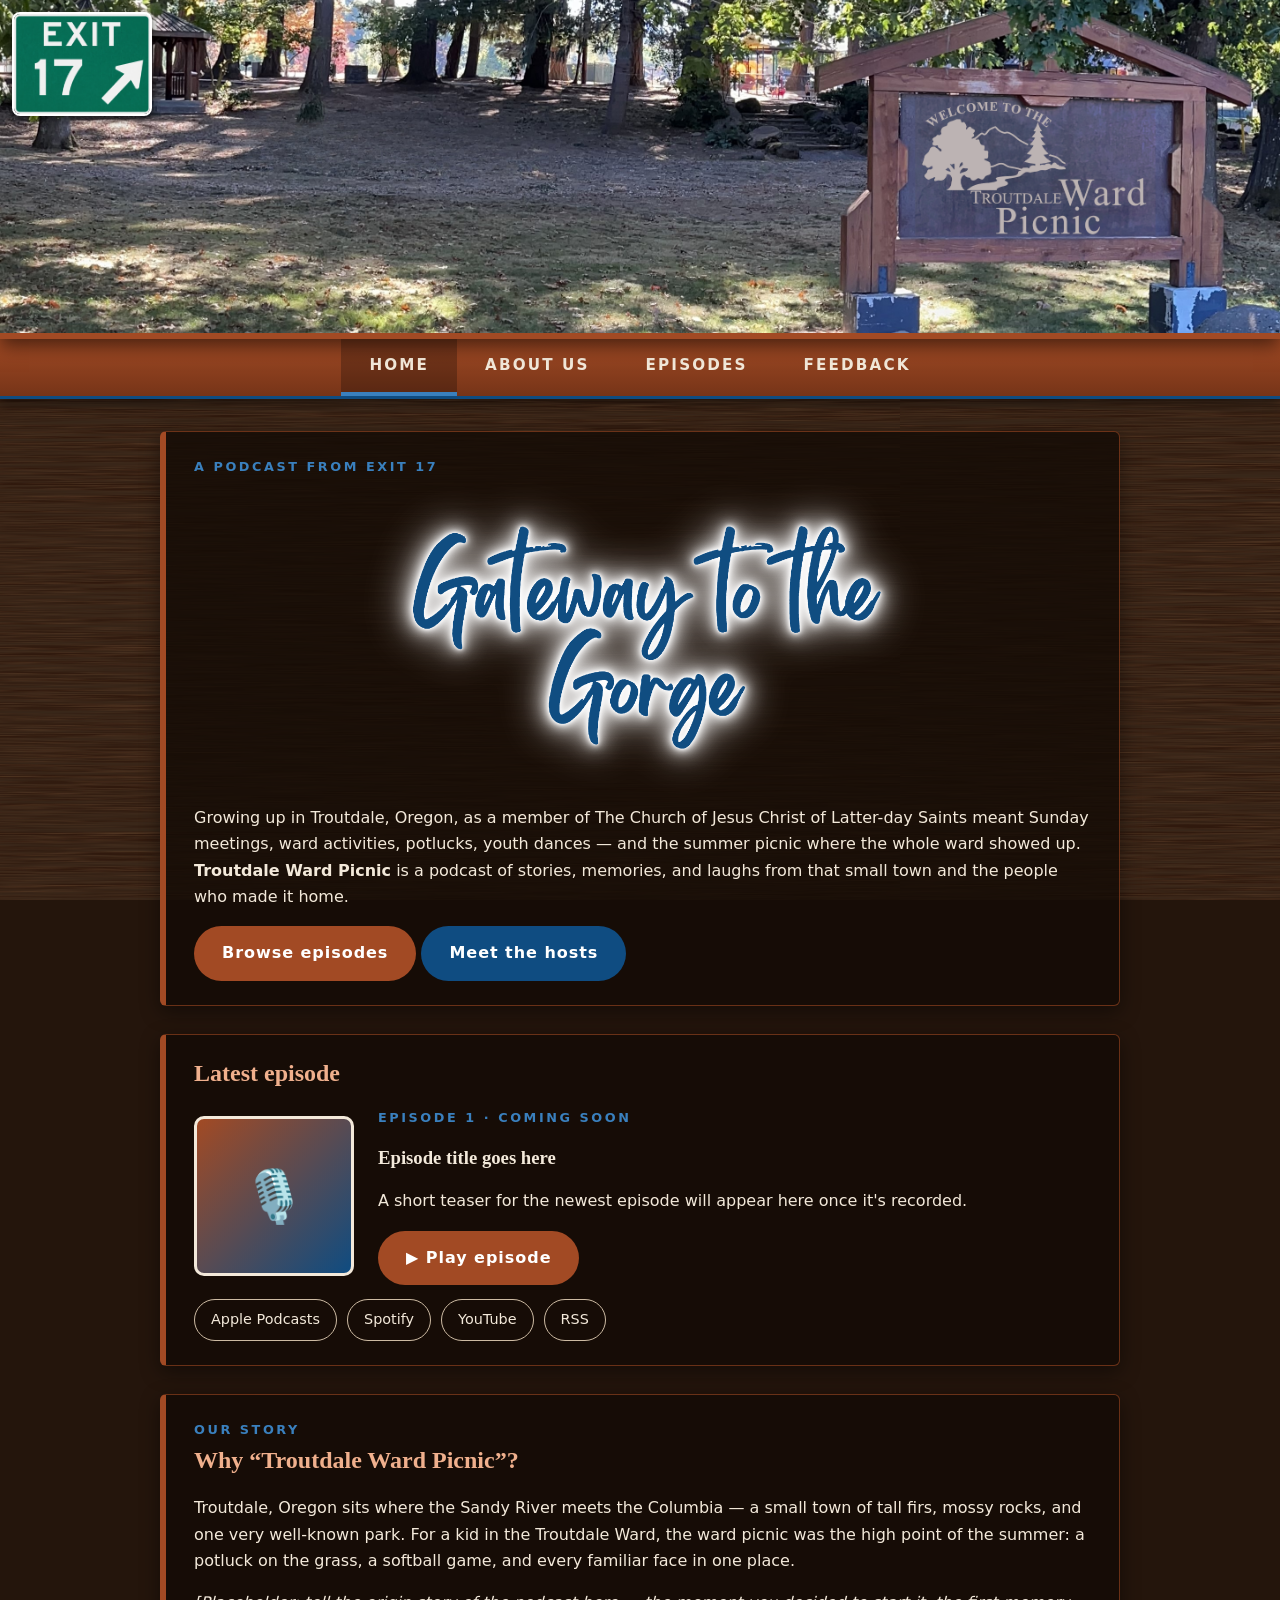
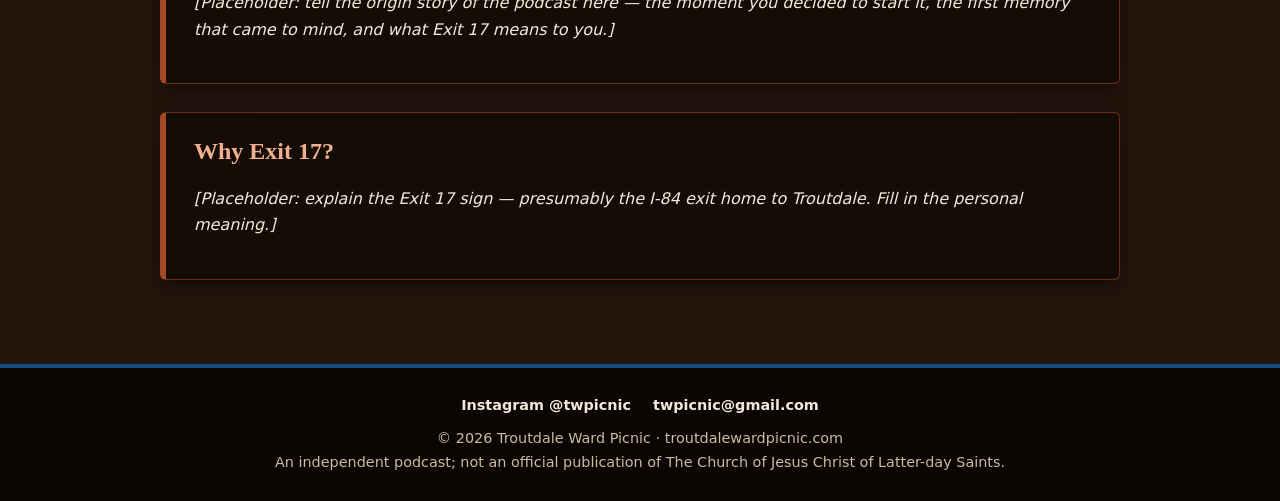
==== index.html @ 0f46b5dc "The original website files" ====
<!DOCTYPE html>
<html lang="en">
<head>
<meta charset="utf-8">
<meta name="viewport" content="width=device-width, initial-scale=1">
<title>Troutdale Ward Picnic — A Podcast</title>
<meta name="description" content="A podcast about growing up in Troutdale, Oregon, in the Troutdale Ward.">
<link rel="stylesheet" href="style.css?v=6">
</head>
<body>

<header class="titlebar">
  <img class="banner" src="TitleBar2.png" alt="Welcome to the Troutdale Ward Picnic">
  <a class="exit" href="index.html" aria-label="Troutdale Ward Picnic home"><img src="Exit17.jpg" alt="Exit 17"></a>
</header>

<nav class="menu" aria-label="Main">
  <ul>
    <li><a href="index.html" aria-current="page">Home</a></li>
    <li><a href="about.html">About us</a></li>
    <li><a href="episodes.html">Episodes</a></li>
    <li><a href="feedback.html">Feedback</a></li>
  </ul>
</nav>

<main>
  <section class="panel">
    <div class="kicker">A podcast from Exit 17</div>
    <h1 class="title-img"><img src="web/Gateway.png" width="1000" alt="Gateway to the Gorge"></h1>
    <p>
      Growing up in Troutdale, Oregon, as a member of The Church of Jesus Christ of
      Latter-day Saints meant Sunday meetings, ward activities, potlucks, youth
      dances &mdash; and the summer picnic where the whole ward showed up.
      <strong>Troutdale Ward Picnic</strong> is a podcast of stories, memories,
      and laughs from that small town and the people who made it home.
    </p>
    <a class="btn" href="episodes.html">Browse episodes</a>
    <a class="btn alt" href="about.html">Meet the hosts</a>
  </section>

  <section class="panel">
    <h2>Latest episode</h2>
    <div class="feature">
      <div class="cover" aria-hidden="true">🎙️</div>
      <div class="text">
        <div class="kicker">Episode 1 &middot; Coming soon</div>
        <h3>Episode title goes here</h3>
        <p>A short teaser for the newest episode will appear here once it's recorded.</p>
        <a class="btn" href="#">&#9654; Play episode</a>
      </div>
    </div>
    <div class="platforms" aria-label="Listen on">
      <a href="#">Apple Podcasts</a>
      <a href="#">Spotify</a>
      <a href="#">YouTube</a>
      <a href="#">RSS</a>
    </div>
  </section>

  <section class="panel">
    <div class="kicker">Our story</div>
    <h2>Why “Troutdale Ward Picnic”?</h2>
    <p>
      Troutdale, Oregon sits where the Sandy River meets the Columbia &mdash; a small
      town of tall firs, mossy rocks, and one very well-known park. For a kid in
      the Troutdale Ward, the ward picnic was the high point of the summer: a
      potluck on the grass, a softball game, and every familiar face in one place.
    </p>
    <p>
      <em>[Placeholder: tell the origin story of the podcast here &mdash; the moment
      you decided to start it, the first memory that came to mind, and what Exit 17
      means to you.]</em>
    </p>
  </section>

  <section class="panel">
    <h2>Why Exit 17?</h2>
    <p>
      <em>[Placeholder: explain the Exit 17 sign &mdash; presumably the I-84 exit
      home to Troutdale. Fill in the personal meaning.]</em>
    </p>
  </section>
</main>

<footer>
  <div class="social">
    <a href="https://www.instagram.com/twpicnic" target="_blank" rel="noopener">Instagram @twpicnic</a>
    <a href="mailto:twpicnic@gmail.com">twpicnic@gmail.com</a>
  </div>
  <div>&copy; <span id="yr">2026</span> Troutdale Ward Picnic &middot; troutdalewardpicnic.com</div>
  <div>An independent podcast; not an official publication of The Church of Jesus Christ of Latter-day Saints.</div>
</footer>
<script>document.getElementById("yr").textContent = new Date().getFullYear();</script>
</body>
</html>
---- style.css ----
/* Troutdale Ward Picnic — shared styles */
:root {
  --primary: rgb(162, 74, 36);      /* rust / cedar */
  --primary-dark: rgb(118, 52, 24);
  --accent: rgb(15, 76, 129);       /* Columbia River blue */
  --accent-light: rgb(58, 128, 190);
  --cream: #f3e9da;
  --cream-dim: #cdbba3;
  --oak-base: #24150c;
  --panel: rgba(20, 11, 6, 0.82);
}

* { box-sizing: border-box; }

html { scroll-behavior: smooth; }

body {
  margin: 0;
  color: var(--cream);
  font-family: "Segoe UI", system-ui, -apple-system, Helvetica, Arial, sans-serif;
  line-height: 1.65;
  background-color: var(--oak-base);
  /* Darkly stained oak: horizontal grain from stretched fractal noise */
  background-image: url("data:image/svg+xml;utf8,<svg xmlns='http://www.w3.org/2000/svg' width='900' height='600'><filter id='g' x='0' y='0' width='100%25' height='100%25'><feTurbulence type='fractalNoise' baseFrequency='0.004 0.28' numOctaves='5' seed='7'/><feColorMatrix values='0 0 0 0 0.04  0 0 0 0 0.02  0 0 0 0 0.01  1.9 0 0 0 -0.55'/></filter><filter id='k' x='0' y='0' width='100%25' height='100%25'><feTurbulence type='fractalNoise' baseFrequency='0.012 0.9' numOctaves='3' seed='3'/><feColorMatrix values='0 0 0 0 0.45  0 0 0 0 0.26  0 0 0 0 0.12  0.9 0 0 0 -0.32'/></filter><rect width='900' height='600' fill='%2330190d'/><rect width='900' height='600' filter='url(%23k)' opacity='0.55'/><rect width='900' height='600' filter='url(%23g)'/></svg>");
  background-attachment: fixed;
}

a { color: var(--accent-light); }
a:hover { color: #fff; }

/* ---------- Title bar ---------- */
.titlebar {
  position: relative;
  border-bottom: 6px solid var(--primary);
  box-shadow: 0 6px 18px rgba(0,0,0,.6);
  background: #000;
}
.titlebar .banner {
  display: block;
  width: 100%;
  height: clamp(150px, 26vw, 360px);
  object-fit: cover;
  object-position: 85% 45%;   /* keep the picnic sign in frame when cropped on narrow screens */
}
.titlebar .exit {
  position: absolute;
  top: 12px;
  left: 12px;
  width: clamp(64px, 11vw, 140px);
  border-radius: 8px;
  border: 2px solid #fff;
  box-shadow: 0 3px 10px rgba(0,0,0,.7);
}
.titlebar .exit img { display: block; width: 100%; border-radius: 6px; }

/* ---------- Options menu ---------- */
.menu {
  background: linear-gradient(var(--primary), var(--primary-dark));
  border-bottom: 3px solid var(--accent);
  box-shadow: 0 4px 12px rgba(0,0,0,.5);
}
.menu ul {
  list-style: none;
  margin: 0 auto;
  padding: 0;
  max-width: 1000px;
  display: flex;
  flex-wrap: wrap;
  justify-content: center;
}
.menu a {
  display: block;
  padding: 14px 28px;
  color: var(--cream);
  text-decoration: none;
  text-transform: uppercase;
  letter-spacing: .14em;
  font-weight: 700;
  font-size: .95rem;
  border-bottom: 4px solid transparent;
}
.menu a:hover { background: rgba(0,0,0,.25); color: #fff; }
.menu a[aria-current="page"] { border-bottom-color: var(--accent-light); background: rgba(0,0,0,.25); }

/* ---------- Content ---------- */
main { max-width: 1000px; margin: 0 auto; padding: 32px 20px 56px; }

.panel {
  background: var(--panel);
  border: 1px solid rgba(162, 74, 36, .6);
  border-left: 6px solid var(--primary);
  border-radius: 6px;
  padding: 24px 28px;
  margin-bottom: 28px;
  box-shadow: 0 6px 20px rgba(0,0,0,.45);
}

h1, h2, h3 { font-family: Georgia, "Times New Roman", serif; line-height: 1.2; }
h1 { font-size: clamp(1.8rem, 4vw, 2.6rem); margin: 0 0 .4em; color: #fff; }
h2 { color: #f0b08d; margin-top: 0; }
.kicker {
  text-transform: uppercase; letter-spacing: .2em; font-size: .8rem;
  color: var(--accent-light); font-weight: 700; margin-bottom: .5em;
}

.btn {
  display: inline-block;
  background: var(--primary);
  color: #fff;
  padding: 12px 26px;
  border-radius: 999px;
  text-decoration: none;
  font-weight: 700;
  letter-spacing: .06em;
  border: 2px solid transparent;
  cursor: pointer;
  font-size: 1rem;
}
.btn:hover { background: var(--accent); color: #fff; }
.btn.alt { background: var(--accent); }
.btn.alt:hover { background: var(--primary); }

/* Latest episode card on home */
.feature { display: flex; gap: 24px; align-items: center; flex-wrap: wrap; }
.feature .cover {
  width: 160px; height: 160px; border-radius: 10px; flex: none;
  background: linear-gradient(135deg, var(--primary), var(--accent));
  display: grid; place-items: center; font-size: 3.2rem;
  border: 3px solid var(--cream);
}
.feature .text { flex: 1; min-width: 240px; }

/* Listen-on buttons */
.platforms { display: flex; flex-wrap: wrap; gap: 10px; margin-top: 14px; }
.platforms a {
  padding: 8px 16px; border: 1px solid var(--cream-dim); border-radius: 999px;
  color: var(--cream); text-decoration: none; font-size: .9rem;
}
.platforms a:hover { background: var(--accent); border-color: var(--accent); }

/* Episode list */
.episode {
  display: grid;
  grid-template-columns: 64px 1fr auto;
  gap: 18px;
  align-items: center;
  padding: 18px 0;
  border-top: 1px solid rgba(205,187,163,.25);
}
.episode:first-of-type { border-top: 0; }
.episode .num {
  font-family: Georgia, serif; font-size: 2rem; color: var(--primary);
  background: var(--cream); border-radius: 8px; text-align: center; padding: 6px 0;
  font-weight: 700;
}
.episode h3 { margin: 0 0 .2em; font-size: 1.2rem; }
.episode h3 a { color: #fff; text-decoration: none; }
.episode h3 a:hover { color: #f0b08d; }
.episode p { margin: 0; color: var(--cream-dim); font-size: .95rem; }
.episode .meta { font-size: .8rem; color: var(--accent-light); letter-spacing: .08em; text-transform: uppercase; }
.episode .play { white-space: nowrap; }

/* Form */
form label { display: block; margin: 14px 0 4px; font-weight: 600; }
form input, form textarea {
  width: 100%; padding: 10px 12px; border-radius: 6px;
  border: 2px solid var(--primary-dark); background: #1a0f08; color: var(--cream);
  font: inherit;
}
form input:focus, form textarea:focus { outline: none; border-color: var(--accent-light); }
form .btn { margin-top: 18px; }

/* ---------- Footer ---------- */
footer {
  background: rgba(10, 5, 2, .92);
  border-top: 4px solid var(--accent);
  padding: 26px 20px;
  text-align: center;
  color: var(--cream-dim);
  font-size: .9rem;
}
footer .social { display: flex; justify-content: center; gap: 22px; flex-wrap: wrap; margin-bottom: 10px; }
footer .social a { color: var(--cream); text-decoration: none; font-weight: 600; }
footer .social a:hover { color: var(--accent-light); }

@media (max-width: 600px) {
  .menu a { padding: 12px 16px; font-size: .85rem; }
  .episode { grid-template-columns: 48px 1fr; }
  .episode .play { grid-column: 2; }
  .panel { padding: 18px; }
}

/* Image title with white glow (Feedback page) */
.title-img { margin: 0 0 .2em; text-align: center; }
.title-img img {
  display: inline-block;
  width: min(100%, 520px);
  height: auto;
  margin: 20px 0 28px;   /* clear the label above; leave room below for the glow */
  filter:
    drop-shadow(0 0 1px #fff)
    drop-shadow(0 0 2px #fff)
    drop-shadow(0 0 5px #fff)
    drop-shadow(0 0 10px rgba(255,255,255,.9))
    drop-shadow(0 0 20px rgba(255,255,255,.6));
}

/* Smaller heading image (Feedback page) */
.title-img.compact img { width: min(100%, 340px); margin: 8px 0 18px; }

/* Keep the designed palette when the browser forces system colors
   (Windows contrast themes / Edge forced-colors mode). */
@media (forced-colors: active) {
  *, *::before, *::after { forced-color-adjust: none !important; }
}
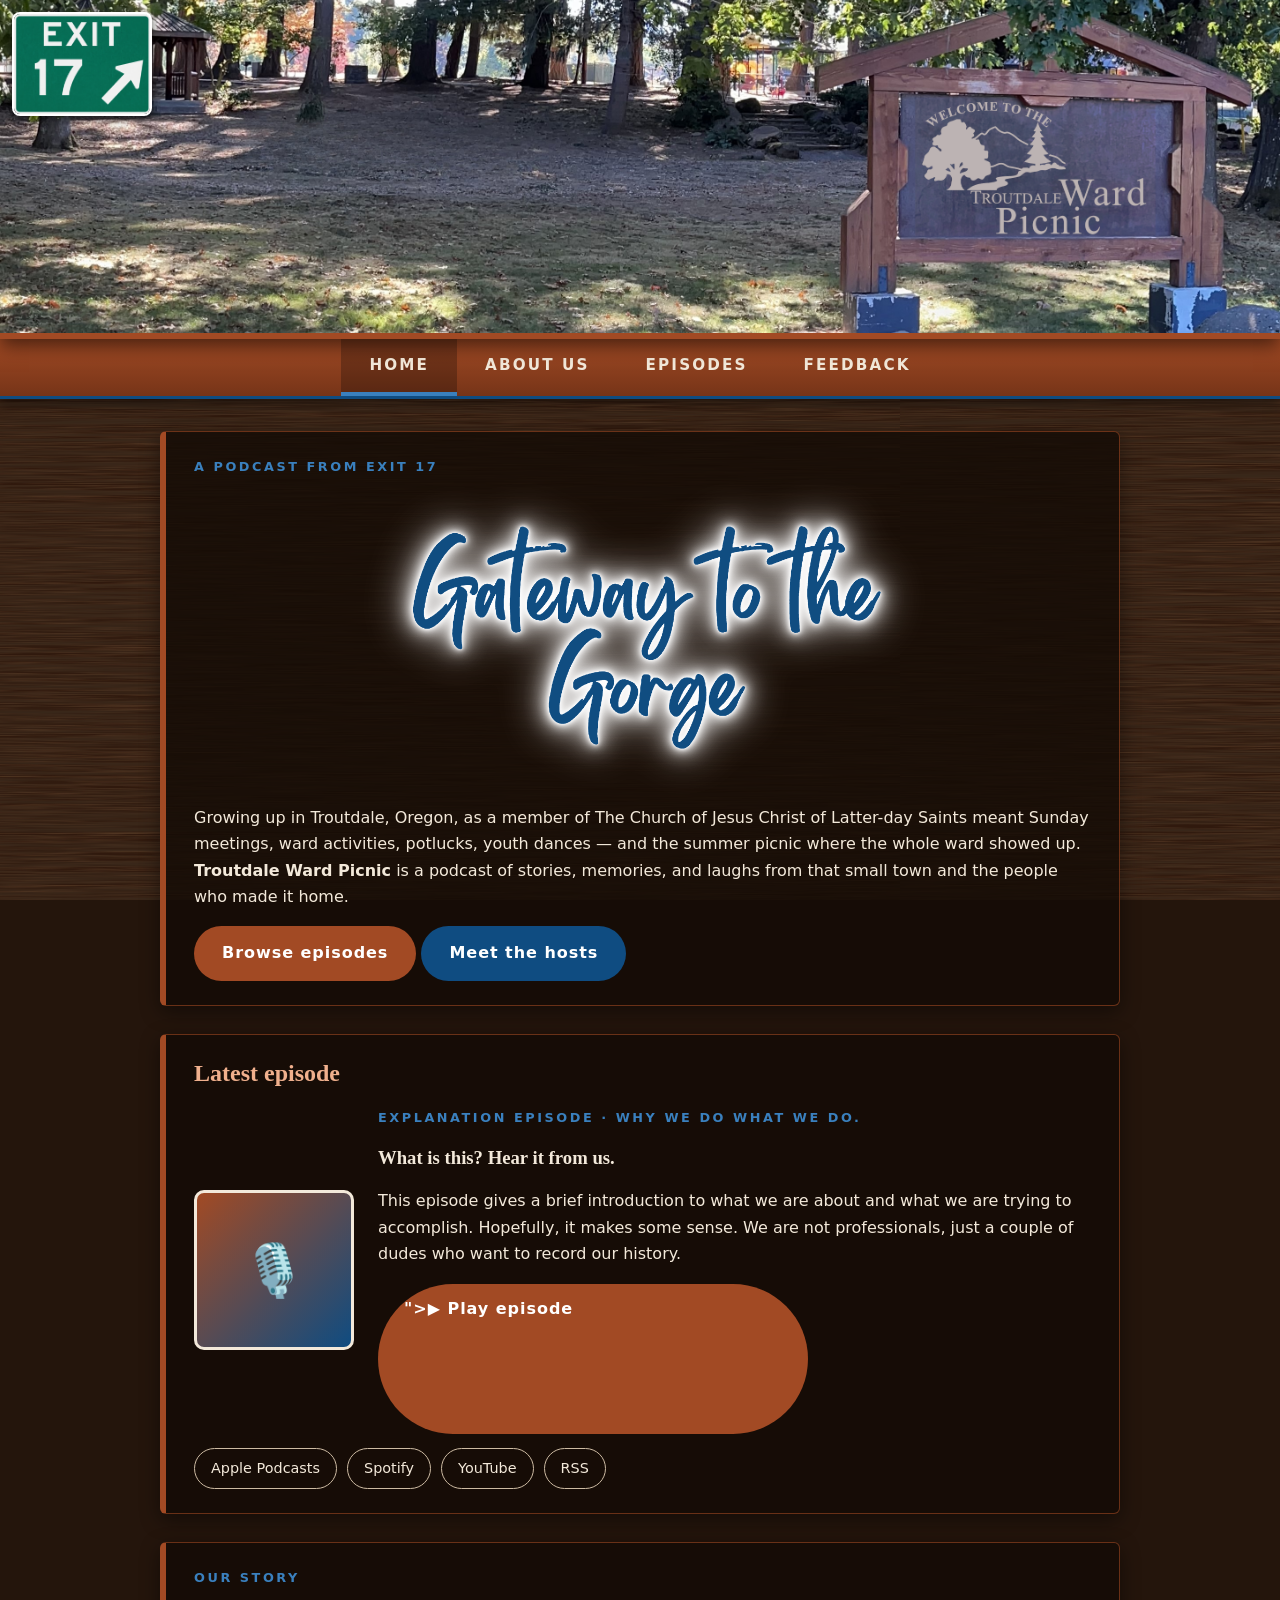
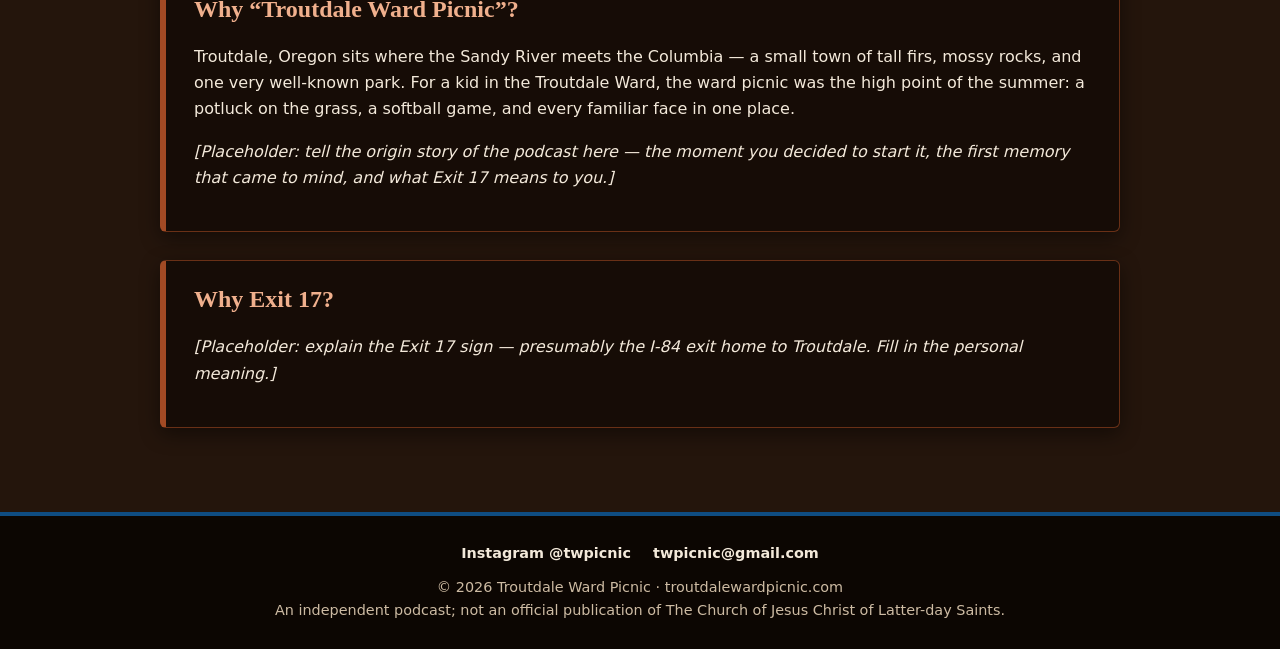
==== commit 93ed538e: "Update episode details in index.html" ====
--- a/index.html
+++ b/index.html
@@ -43,10 +43,10 @@
     <div class="feature">
       <div class="cover" aria-hidden="true">🎙️</div>
       <div class="text">
-        <div class="kicker">Episode 1 &middot; Coming soon</div>
-        <h3>Episode title goes here</h3>
-        <p>A short teaser for the newest episode will appear here once it's recorded.</p>
-        <a class="btn" href="#">&#9654; Play episode</a>
+        <div class="kicker">Explanation Episode &middot; Why we do what we do.</div>
+        <h3>What is this? Hear it from us.</h3>
+        <p>This episode gives a brief introduction to what we are about and what we are trying to accomplish. Hopefully, it makes some sense. We are not professionals, just a couple of dudes who want to record our history.</p>
+        <a class="btn" href="<iframe title="What is the Troutdale Ward Picnic?" allowtransparency="true" height="150" width="100%" style="border: none; min-width: min(100%, 430px);height:150px;" scrolling="no" data-name="pb-iframe-player" src="https://www.podbean.com/player-v2/?i=vuinj-1b8ed73-pb&from=pb6admin&share=1&download=1&rtl=0&fonts=Arial&skin=1&font-color=auto&logo_link=episode_page&btn-skin=7" loading="lazy"></iframe>">&#9654; Play episode</a>
       </div>
     </div>
     <div class="platforms" aria-label="Listen on">
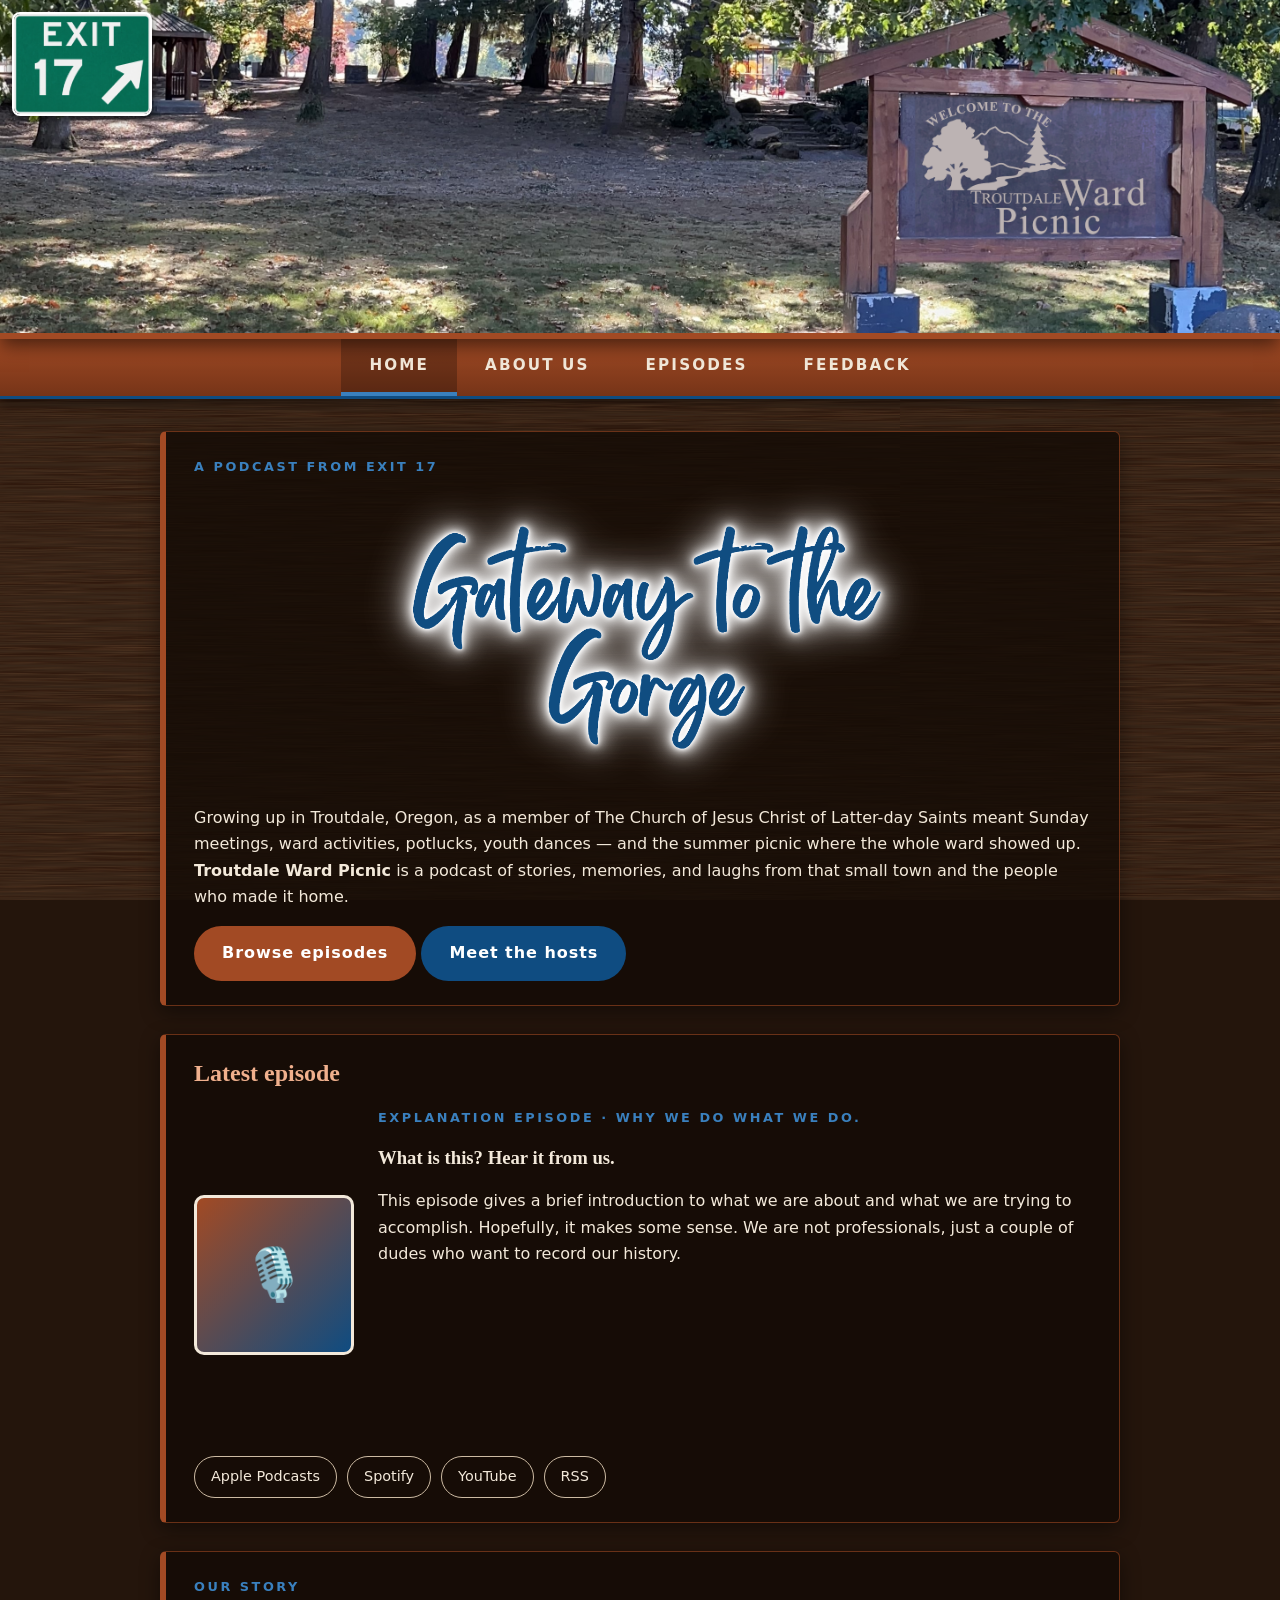
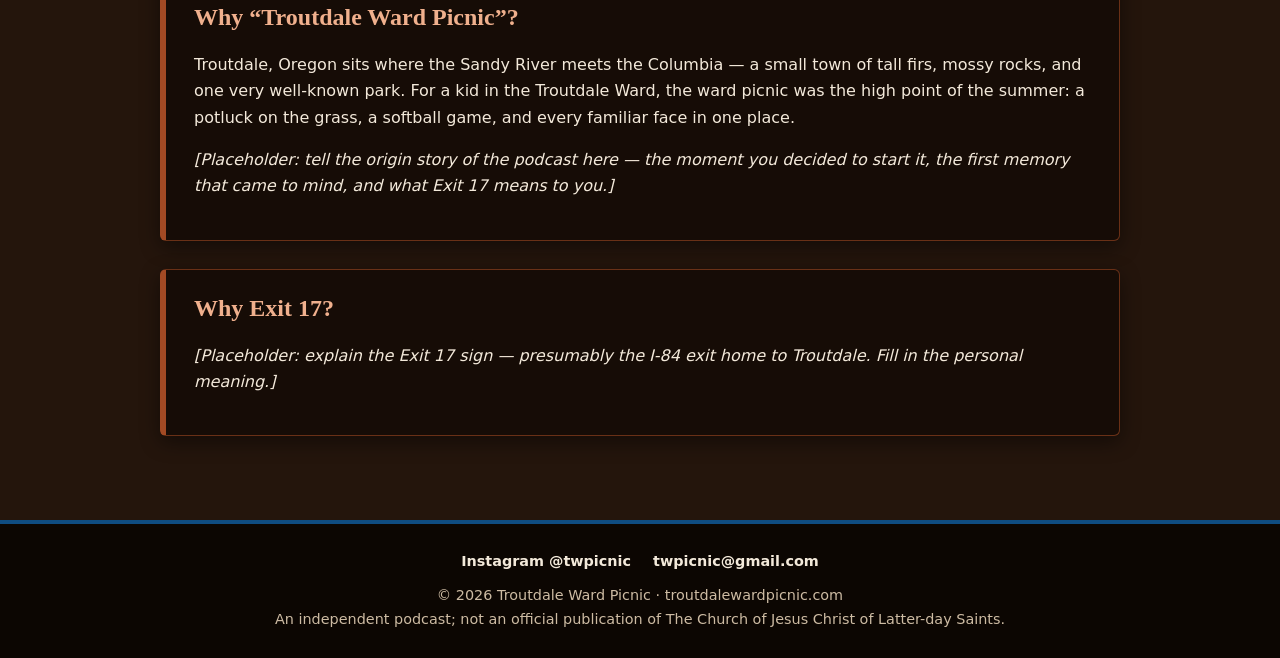
==== commit bac4107a: "Embed episode player in index.html Replaced the play button link with an iframe for the episode play" ====
--- a/index.html
+++ b/index.html
@@ -46,7 +46,7 @@
         <div class="kicker">Explanation Episode &middot; Why we do what we do.</div>
         <h3>What is this? Hear it from us.</h3>
         <p>This episode gives a brief introduction to what we are about and what we are trying to accomplish. Hopefully, it makes some sense. We are not professionals, just a couple of dudes who want to record our history.</p>
-        <a class="btn" href="<iframe title="What is the Troutdale Ward Picnic?" allowtransparency="true" height="150" width="100%" style="border: none; min-width: min(100%, 430px);height:150px;" scrolling="no" data-name="pb-iframe-player" src="https://www.podbean.com/player-v2/?i=vuinj-1b8ed73-pb&from=pb6admin&share=1&download=1&rtl=0&fonts=Arial&skin=1&font-color=auto&logo_link=episode_page&btn-skin=7" loading="lazy"></iframe>">&#9654; Play episode</a>
+        <iframe title="What is the Troutdale Ward Picnic?" allowtransparency="true" height="150" width="100%" style="border: none; min-width: min(100%, 430px);height:150px;" scrolling="no" data-name="pb-iframe-player" src="https://www.podbean.com/player-v2/?i=vuinj-1b8ed73-pb&from=pb6admin&share=1&download=1&rtl=0&fonts=Arial&skin=1&font-color=auto&logo_link=episode_page&btn-skin=7" loading="lazy"></iframe>
       </div>
     </div>
     <div class="platforms" aria-label="Listen on">
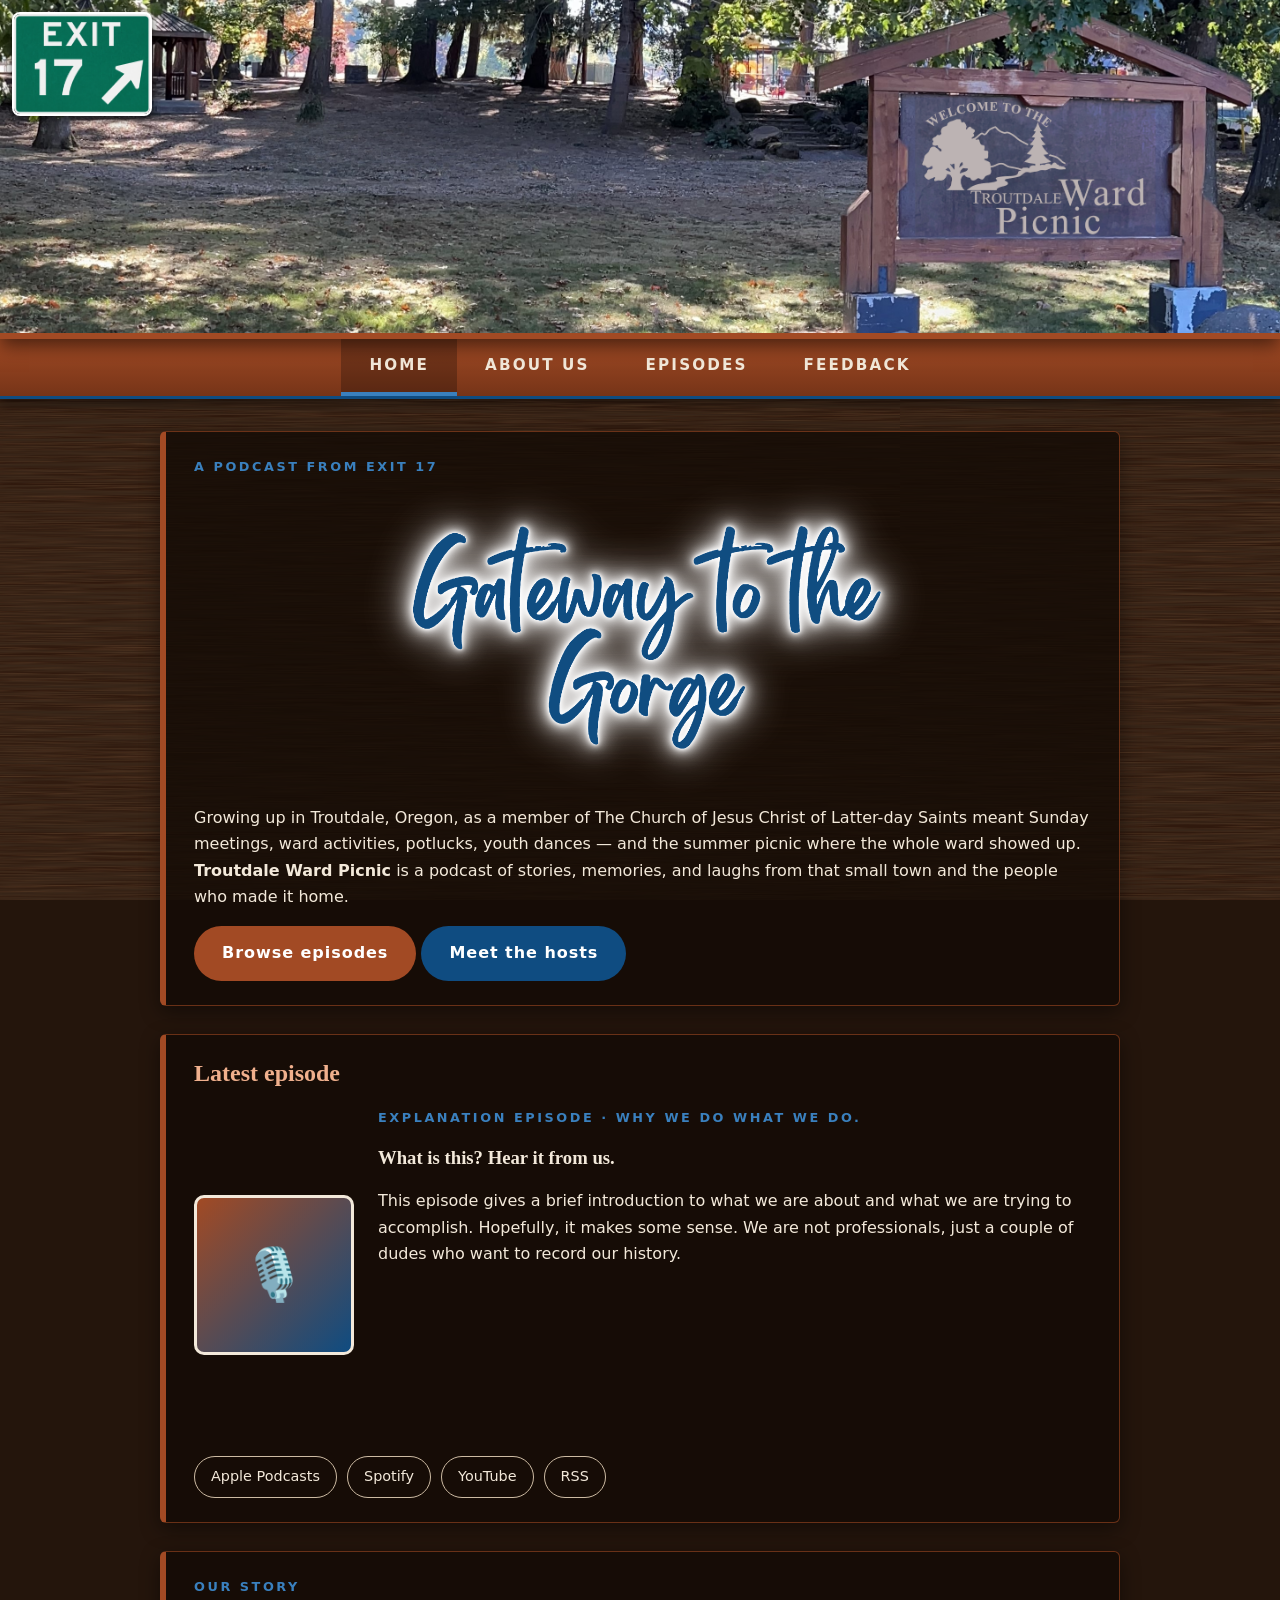
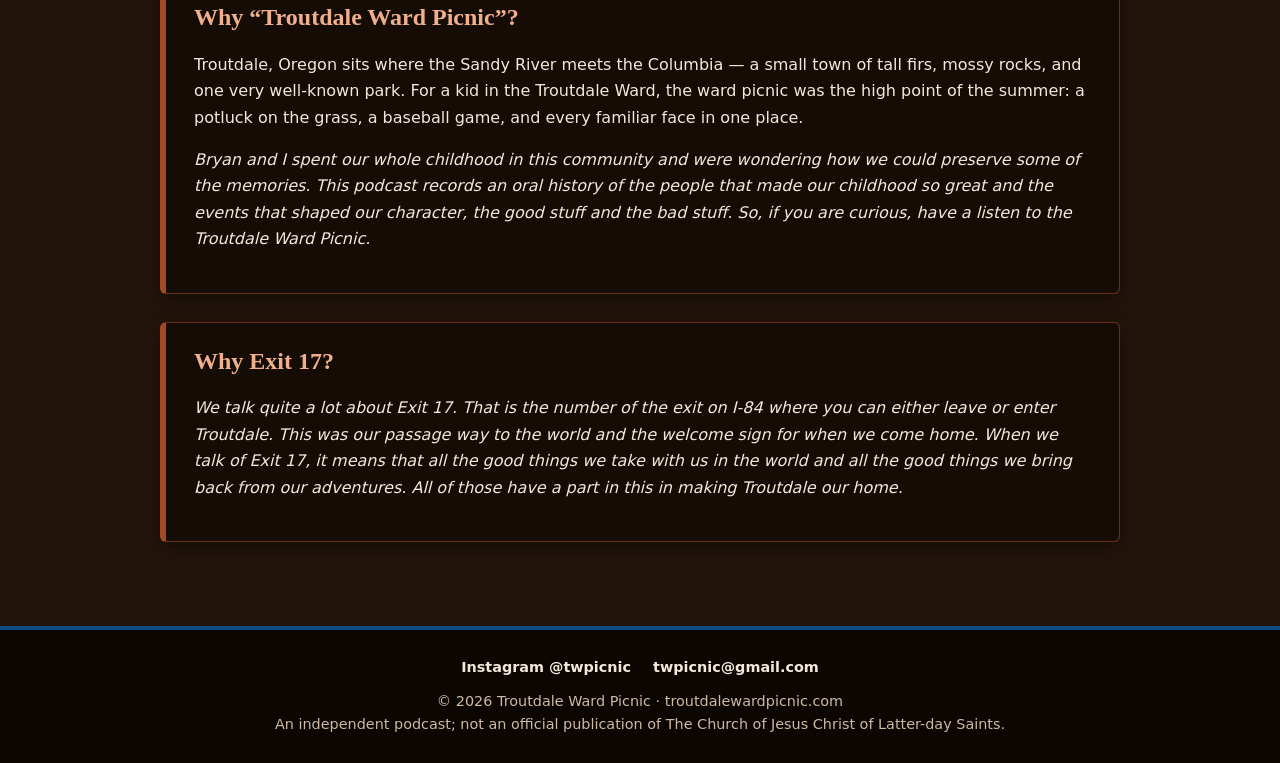
==== commit 476fe089: "Revise podcast origin story and Exit 17 explanation Updated the description of the podcast and its s" ====
--- a/index.html
+++ b/index.html
@@ -64,20 +64,17 @@
       Troutdale, Oregon sits where the Sandy River meets the Columbia &mdash; a small
       town of tall firs, mossy rocks, and one very well-known park. For a kid in
       the Troutdale Ward, the ward picnic was the high point of the summer: a
-      potluck on the grass, a softball game, and every familiar face in one place.
+      potluck on the grass, a baseball game, and every familiar face in one place.
     </p>
     <p>
-      <em>[Placeholder: tell the origin story of the podcast here &mdash; the moment
-      you decided to start it, the first memory that came to mind, and what Exit 17
-      means to you.]</em>
+      <em>Bryan and I spent our whole childhood in this community and were wondering how we could preserve some of the memories. This podcast records an oral history of the people that made our childhood so great and the events that shaped our character, the good stuff and the bad stuff. So, if you are curious, have a listen to the Troutdale Ward Picnic.</em>
     </p>
   </section>
 
   <section class="panel">
     <h2>Why Exit 17?</h2>
     <p>
-      <em>[Placeholder: explain the Exit 17 sign &mdash; presumably the I-84 exit
-      home to Troutdale. Fill in the personal meaning.]</em>
+      <em>We talk quite a lot about Exit 17.  That is the number of the exit on I-84 where you can either leave or enter Troutdale. This was our passage way to the world and the welcome sign for when we come home. When we talk of Exit 17, it means that all the good things we take with us in the world and all the good things we bring back from our adventures. All of those have a part in this in making Troutdale our home.</em>
     </p>
   </section>
 </main>
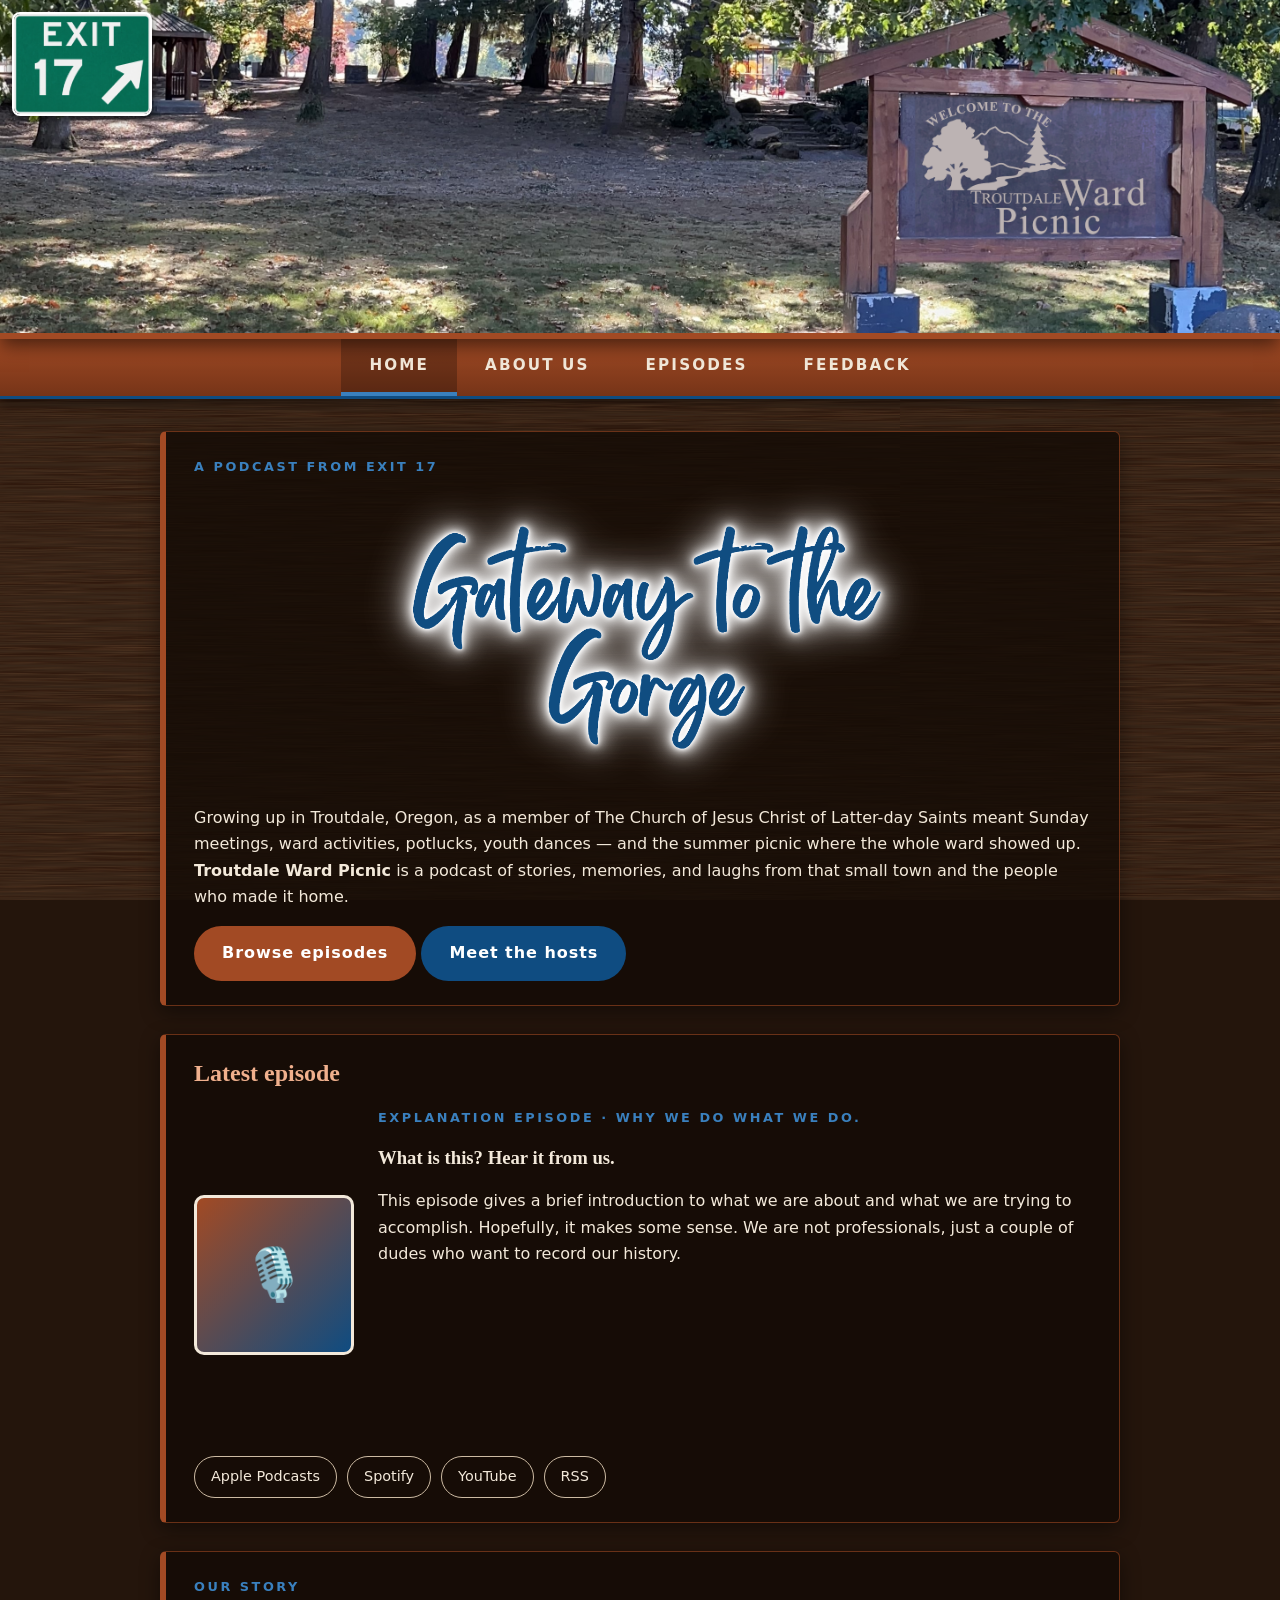
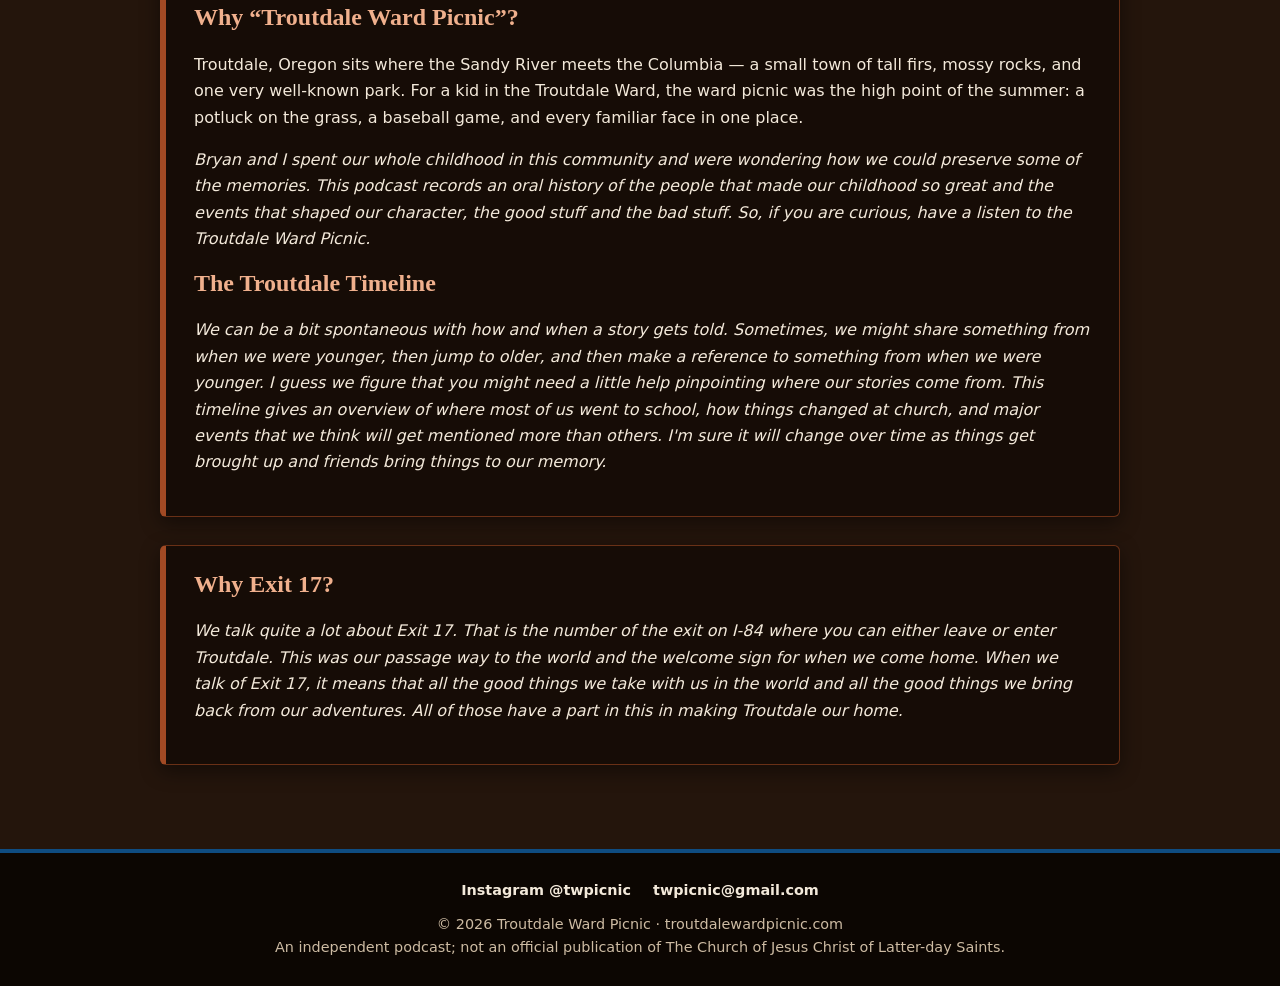
==== commit 07bd16fd: "Add 'The Troutdale Timeline' section to index.html Added a section for 'The Troutdale Timeline' with" ====
--- a/index.html
+++ b/index.html
@@ -69,6 +69,11 @@
     <p>
       <em>Bryan and I spent our whole childhood in this community and were wondering how we could preserve some of the memories. This podcast records an oral history of the people that made our childhood so great and the events that shaped our character, the good stuff and the bad stuff. So, if you are curious, have a listen to the Troutdale Ward Picnic.</em>
     </p>
+    <h2>The Troutdale Timeline</h2>
+    <p>
+      <em>We can be a bit spontaneous with how and when a story gets told. Sometimes, we might share something from when we were younger, then jump to older, and then make a reference to something from when we were younger. I guess we figure that you might need a little help pinpointing where our stories come from. This timeline gives an overview of where most of us went to school, how things changed at church, and major events that we think will get mentioned more than others. I'm sure it will change over time as things get brought up and friends bring things to our memory.</em>
+    </p>
+  
   </section>
 
   <section class="panel">
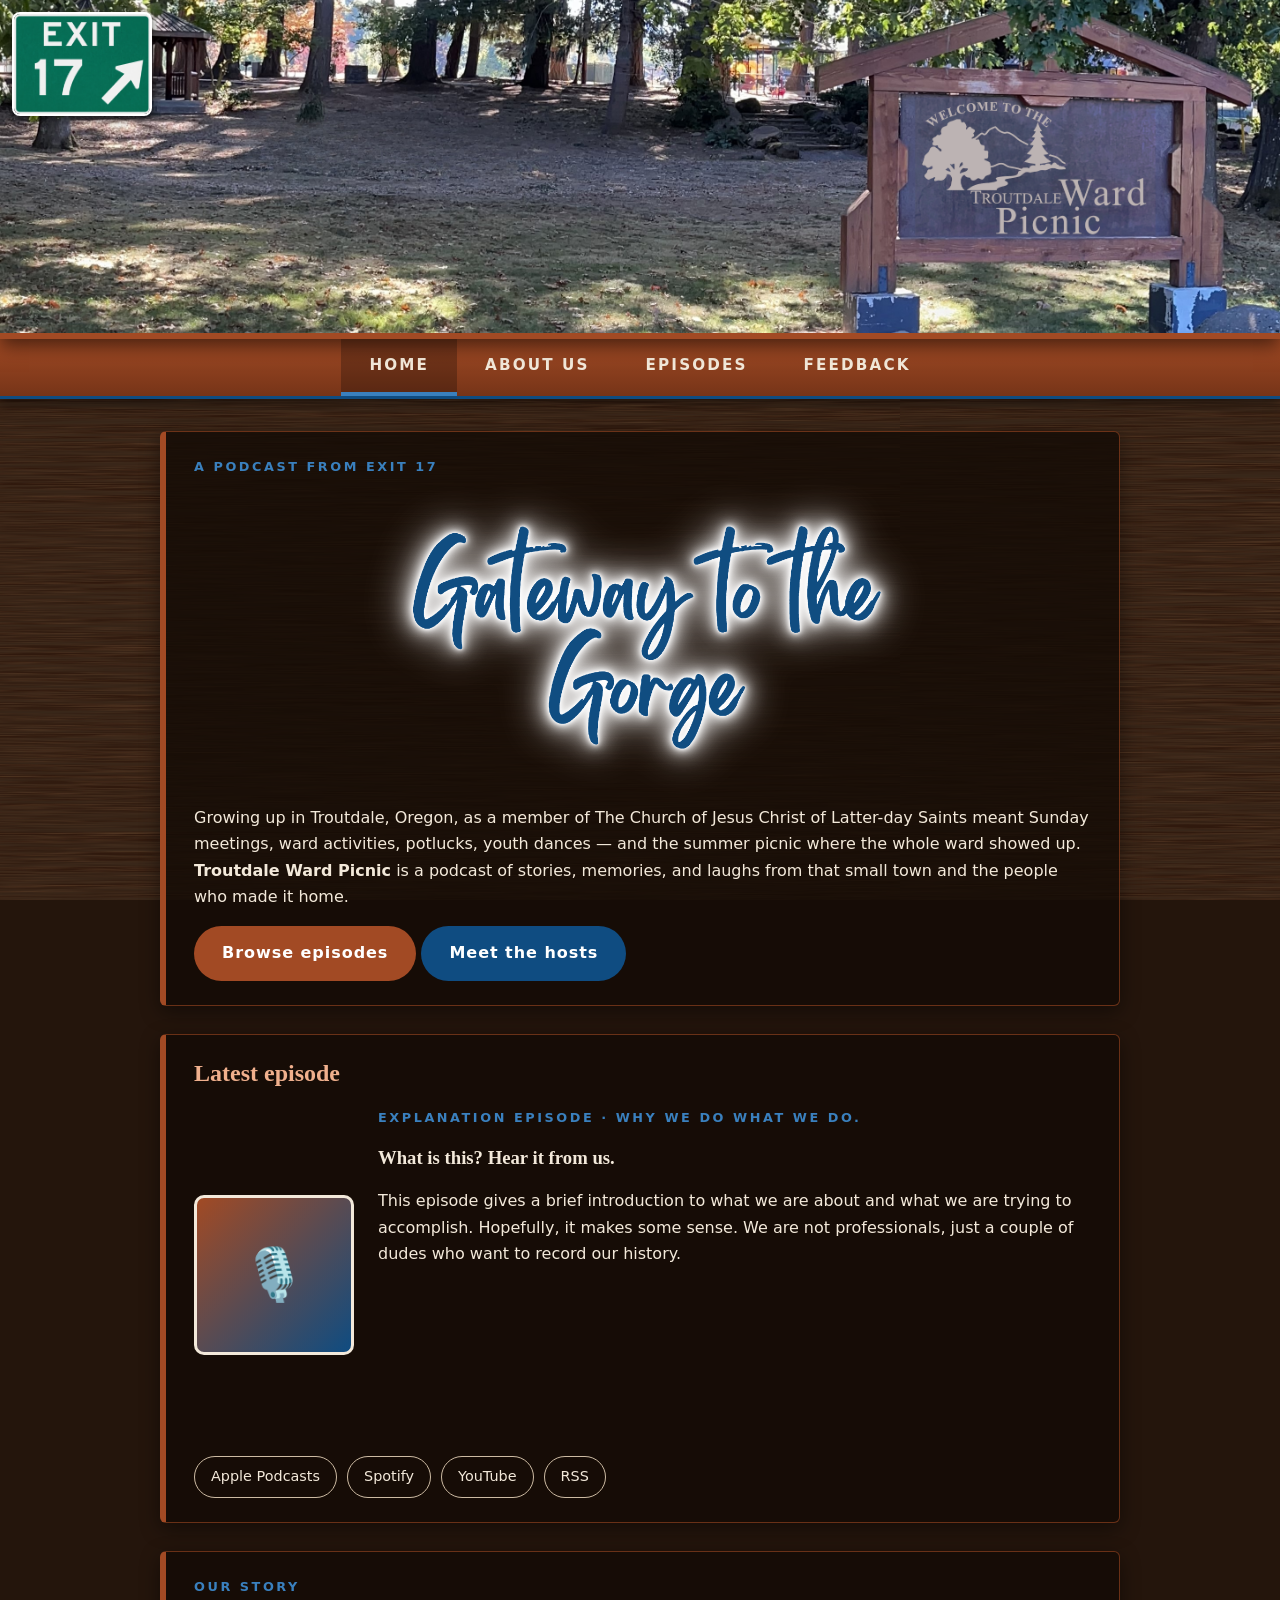
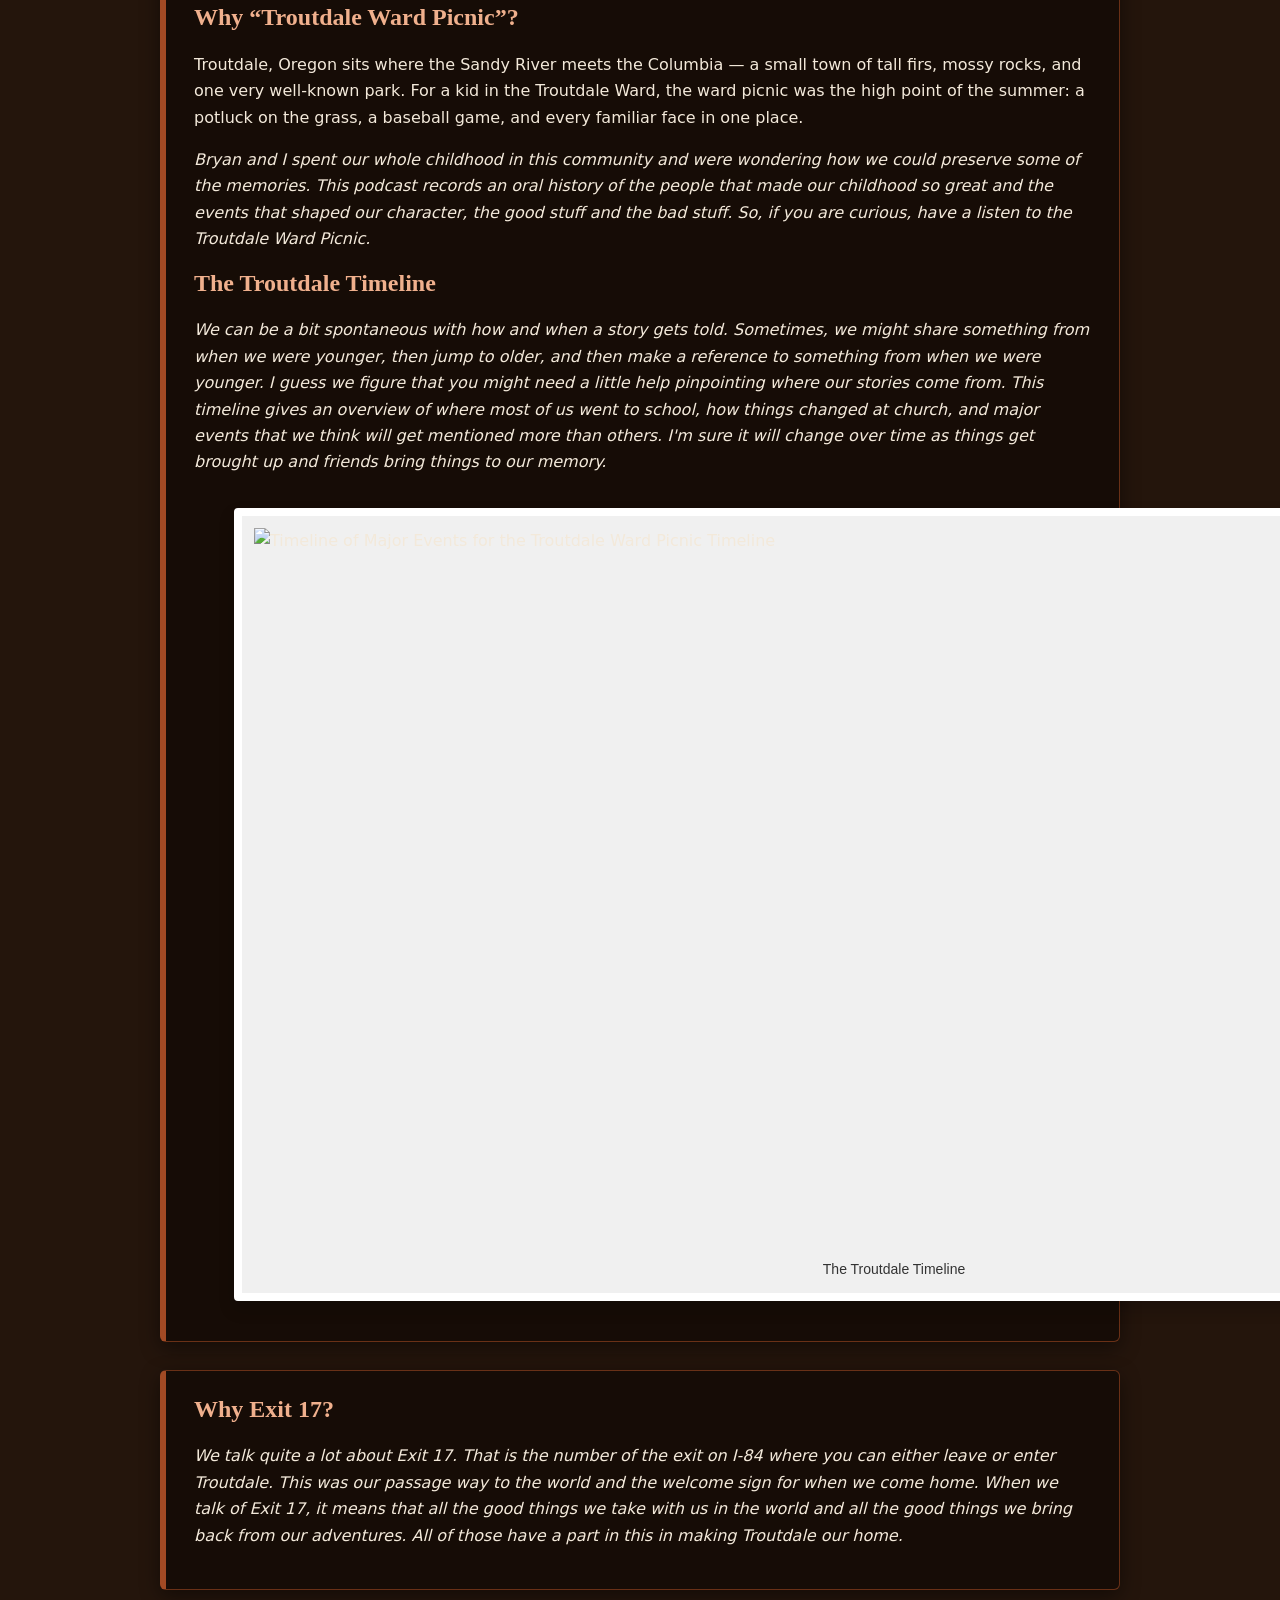
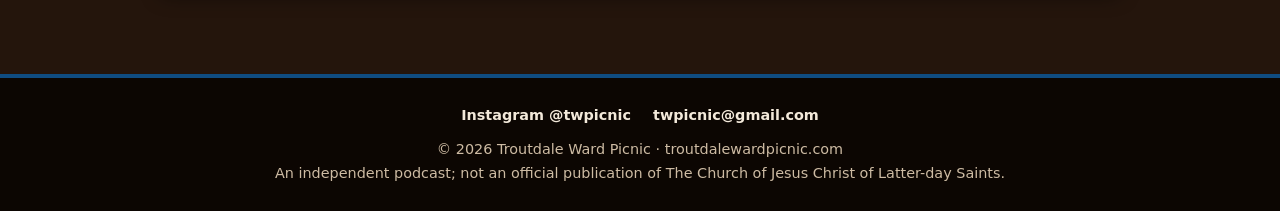
==== commit b4ca9289: "Add image and caption to Troutdale Timeline Added a framed figure with an image and caption to the T" ====
--- a/index.html
+++ b/index.html
@@ -73,7 +73,10 @@
     <p>
       <em>We can be a bit spontaneous with how and when a story gets told. Sometimes, we might share something from when we were younger, then jump to older, and then make a reference to something from when we were younger. I guess we figure that you might need a little help pinpointing where our stories come from. This timeline gives an overview of where most of us went to school, how things changed at church, and major events that we think will get mentioned more than others. I'm sure it will change over time as things get brought up and friends bring things to our memory.</em>
     </p>
-  
+    <figure class="framed-figure">
+        <img src="Timeline_Figure2.jpg" alt="Timeline of Major Events for the Troutdale Ward Picnic Timeline" width="1280" height="720">
+        <figcaption>The Troutdale Timeline</figcaption>
+    </figure>
   </section>
 
   <section class="panel">
--- a/style.css
+++ b/style.css
@@ -208,6 +208,32 @@
 /* Smaller heading image (Feedback page) */
 .title-img.compact img { width: min(100%, 340px); margin: 8px 0 18px; }
 
+/* Styling for the picture frame */
+        .framed-figure {
+            border: 8px solid #ffffff;       /* Thick white border like a picture frame */
+            padding: 12px;                   /* Space between the image and the frame */
+            background-color: #f0f0f0;       /* Matting background color inside the frame */
+            display: inline-block;           /* Shrink-wraps the container tightly around the image */
+            box-shadow: 0 8px 16px rgba(0, 0, 0, 0.2); /* Soft shadow for a 3D depth effect */
+            border-radius: 4px;              /* Slight rounding on the outer corners */
+        }
+
+        /* Ensuring the image stays responsive inside the frame */
+        .framed-figure img {
+            display: block;
+            max-width: 100%;
+            height: auto;
+        }
+
+        /* Styling for the caption underneath */
+        .framed-figure figcaption {
+            text-align: center;
+            margin-top: 10px;
+            font-family: sans-serif;
+            font-size: 14px;
+            color: #333333;
+        }
+
 /* Keep the designed palette when the browser forces system colors
    (Windows contrast themes / Edge forced-colors mode). */
 @media (forced-colors: active) {
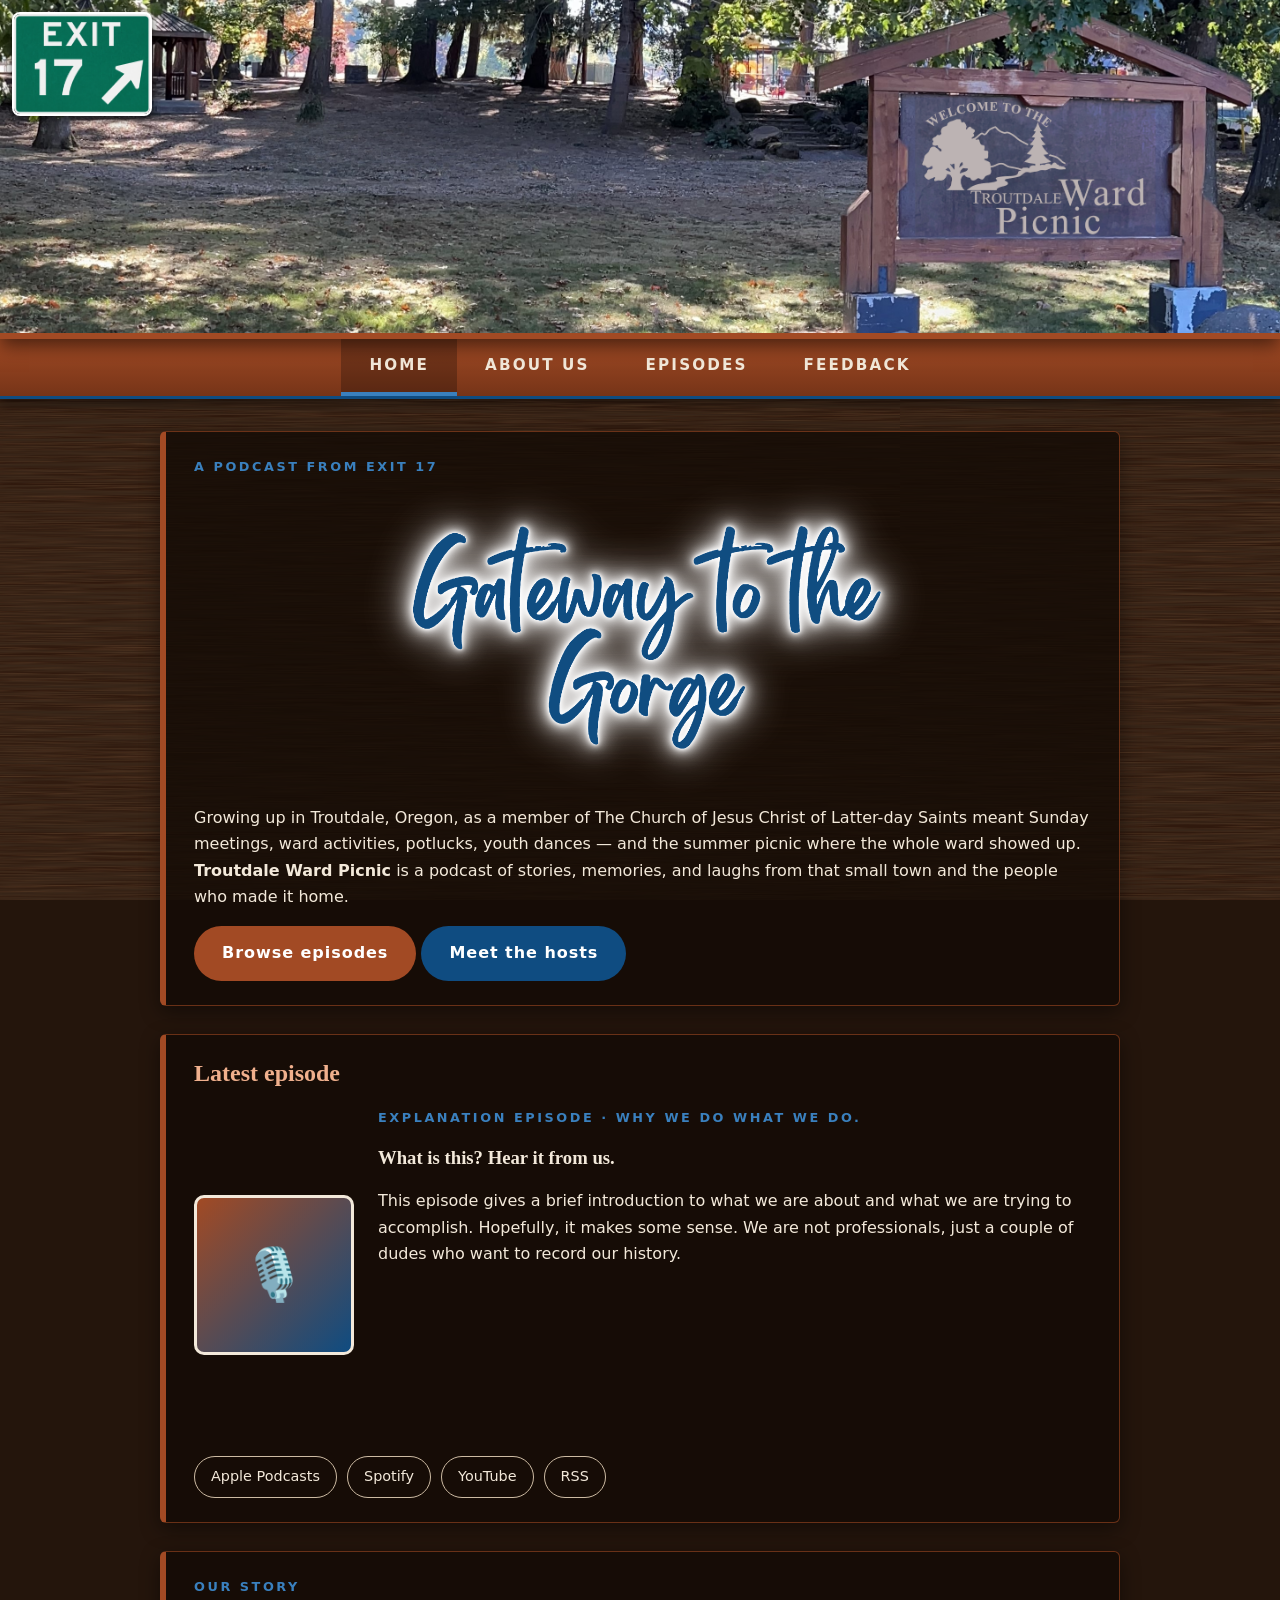
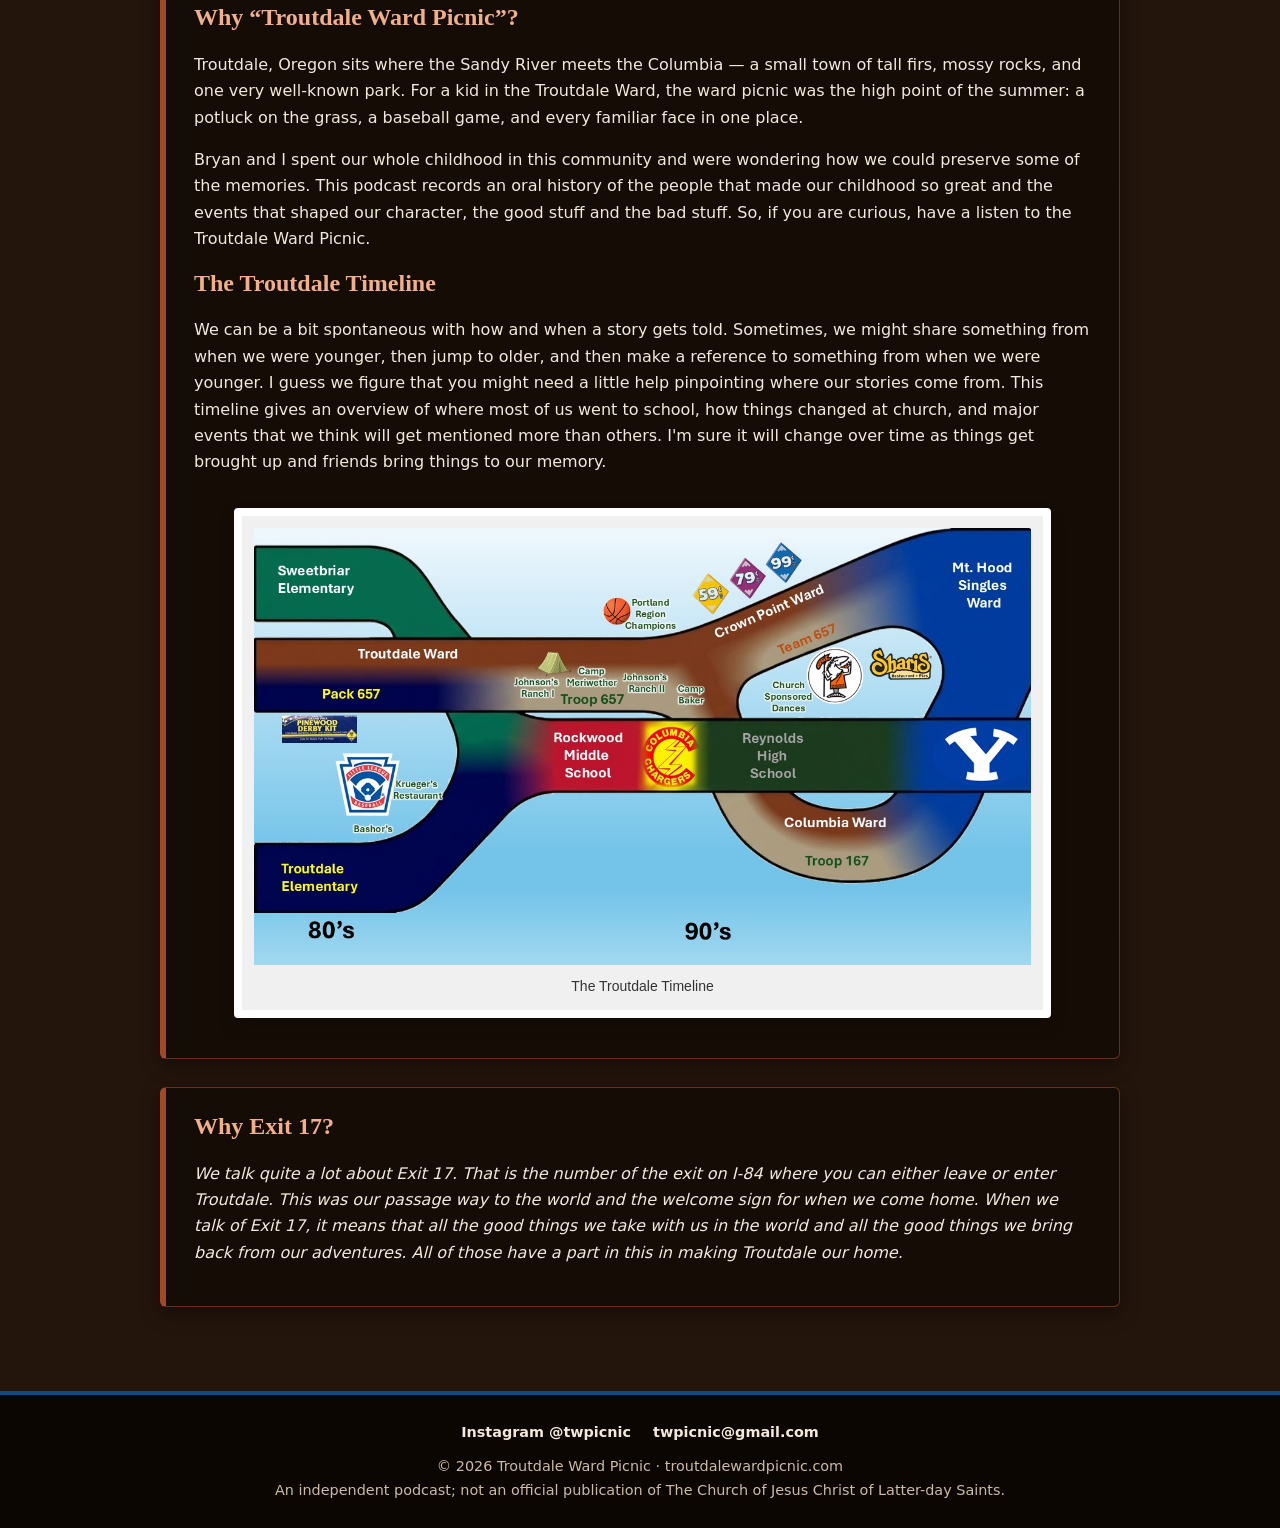
==== commit 51001efa: "Remove emphasis tags from childhood memories description" ====
--- a/index.html
+++ b/index.html
@@ -67,11 +67,11 @@
       potluck on the grass, a baseball game, and every familiar face in one place.
     </p>
     <p>
-      <em>Bryan and I spent our whole childhood in this community and were wondering how we could preserve some of the memories. This podcast records an oral history of the people that made our childhood so great and the events that shaped our character, the good stuff and the bad stuff. So, if you are curious, have a listen to the Troutdale Ward Picnic.</em>
+      Bryan and I spent our whole childhood in this community and were wondering how we could preserve some of the memories. This podcast records an oral history of the people that made our childhood so great and the events that shaped our character, the good stuff and the bad stuff. So, if you are curious, have a listen to the Troutdale Ward Picnic.
     </p>
     <h2>The Troutdale Timeline</h2>
     <p>
-      <em>We can be a bit spontaneous with how and when a story gets told. Sometimes, we might share something from when we were younger, then jump to older, and then make a reference to something from when we were younger. I guess we figure that you might need a little help pinpointing where our stories come from. This timeline gives an overview of where most of us went to school, how things changed at church, and major events that we think will get mentioned more than others. I'm sure it will change over time as things get brought up and friends bring things to our memory.</em>
+      We can be a bit spontaneous with how and when a story gets told. Sometimes, we might share something from when we were younger, then jump to older, and then make a reference to something from when we were younger. I guess we figure that you might need a little help pinpointing where our stories come from. This timeline gives an overview of where most of us went to school, how things changed at church, and major events that we think will get mentioned more than others. I'm sure it will change over time as things get brought up and friends bring things to our memory.
     </p>
     <figure class="framed-figure">
         <img src="Timeline_Figure2.jpg" alt="Timeline of Major Events for the Troutdale Ward Picnic Timeline" width="1280" height="720">
